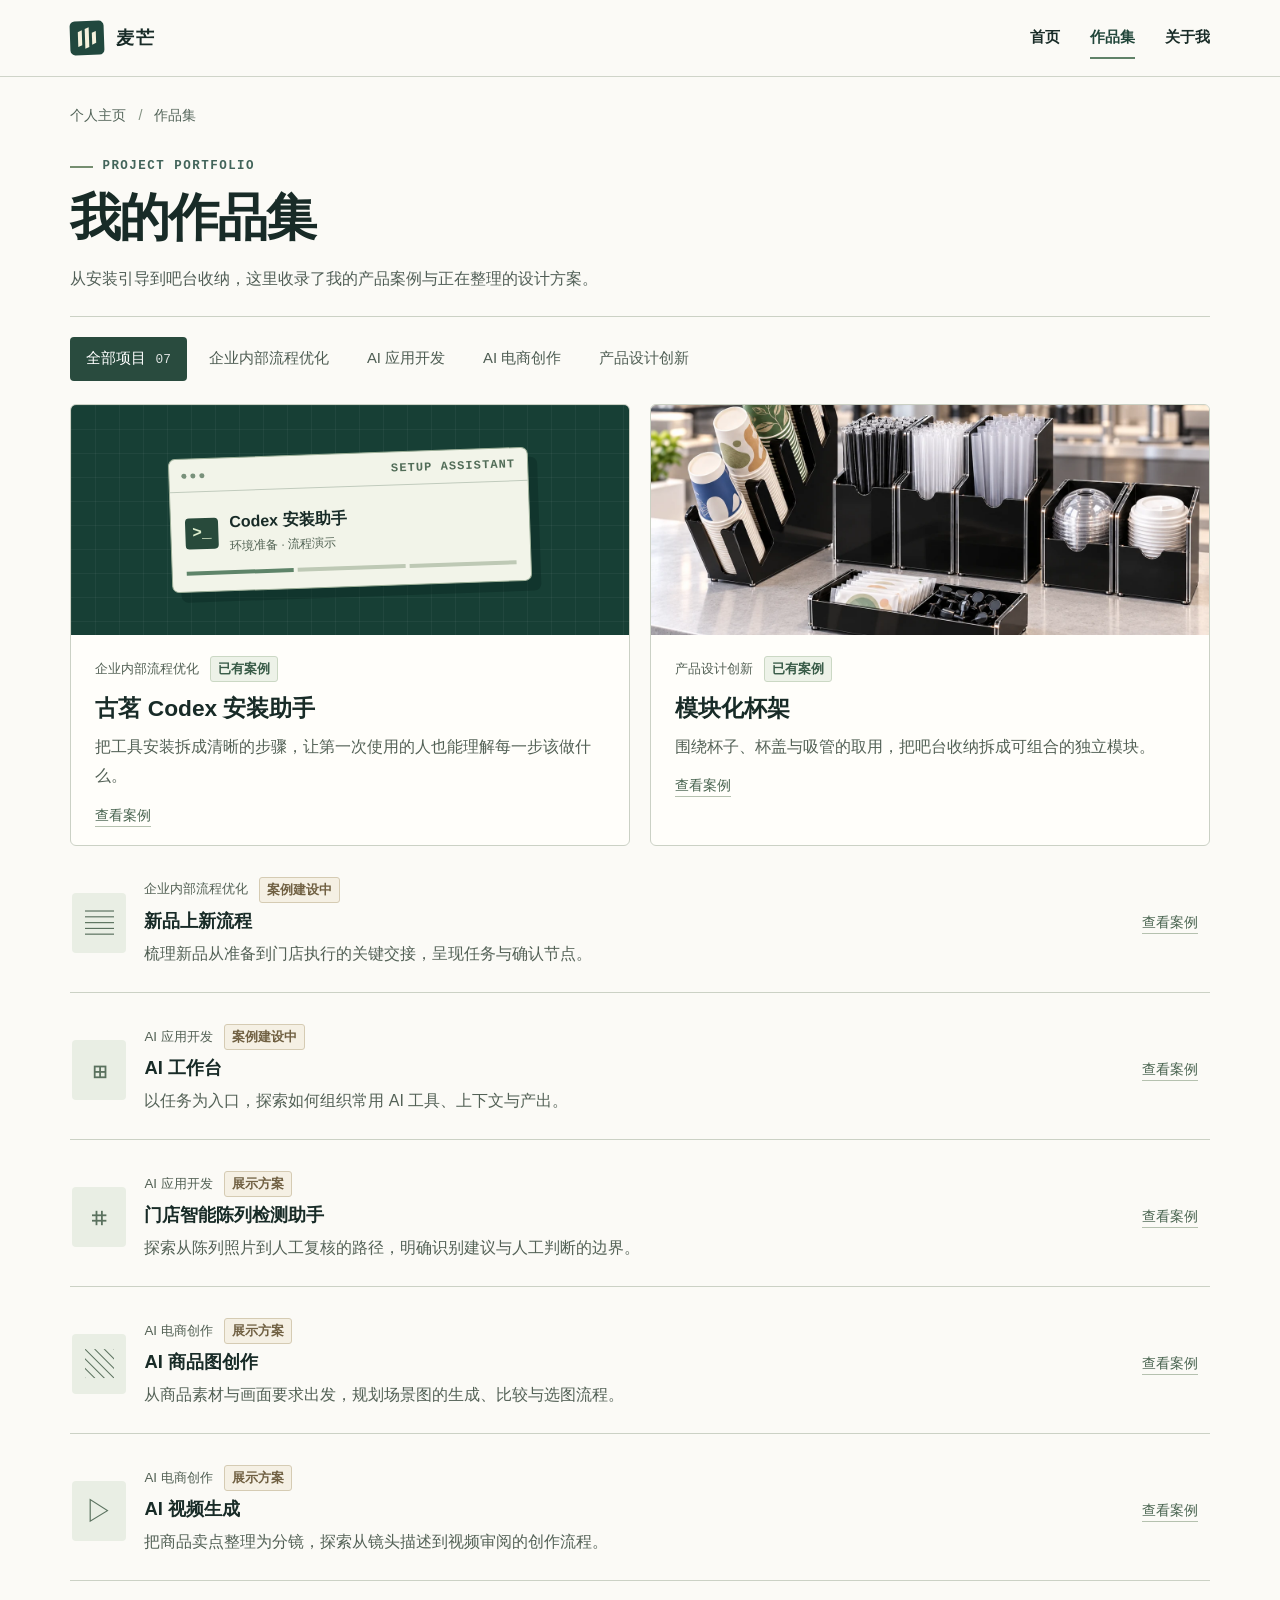
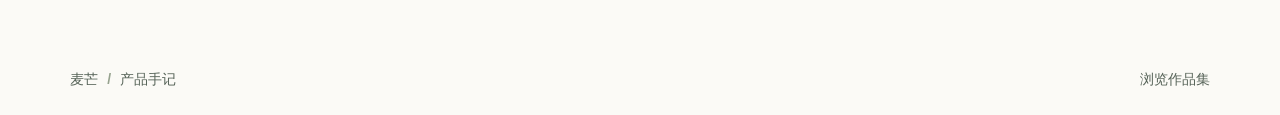
==== portfolio/index.html @ f4244ec8 "Publish Maimang portfolio" ====
<!doctype html>
<html lang="zh-CN"><head>
<meta charset="utf-8"><meta name="viewport" content="width=device-width, initial-scale=1">
<meta name="color-scheme" content="light"><meta name="robots" content="noindex,nofollow">
<meta name="author" content="麦芒">
<meta name="description" content="麦芒的产品手记，记录门店现场的业务问题、AI 产品原型与设计案例。">
<title>个人作品集 · 麦芒的产品手记</title>
<link rel="icon" href="../assets/icon.svg" type="image/svg+xml">
<link rel="stylesheet" href="../assets/site.css"><script src="../assets/site.js" defer></script>
</head><body class="catalog">
<a class="skip" href="#main">跳到正文</a>
<header><div class="wrap nav"><a class="brand" href="../index.html" aria-label="麦芒的产品手记，返回首页"><span class="brandmark" aria-hidden="true"><i></i><i></i><i></i></span>麦芒</a>
<nav aria-label="主导航"><a href="../index.html">首页</a><a href="../portfolio/index.html" aria-current="page">作品集</a><a href="../index.html#practice">关于我</a></nav></div></header>
<main id="main"><div class="wrap catalog-wrap"><div class="crumb"><a href="../index.html">个人主页</a><span>/</span>作品集</div>
      <section id="projects" aria-labelledby="catalog-title">
        <div class="eyebrow"><i></i> PROJECT PORTFOLIO</div><h1 id="catalog-title">我的作品集</h1>
        <p class="catalog-intro">从安装引导到吧台收纳，这里收录了我的产品案例与正在整理的设计方案。</p>
        <div class="filters" role="group" aria-label="按方向筛选项目">
        <button type="button" data-filter="all" aria-pressed="true">全部项目 <span>07</span></button><button type="button" data-filter="0" aria-pressed="false">企业内部流程优化</button><button type="button" data-filter="1" aria-pressed="false">AI 应用开发</button><button type="button" data-filter="2" aria-pressed="false">AI 电商创作</button><button type="button" data-filter="3" aria-pressed="false">产品设计创新</button></div>
        <p class="sr" id="filter-result" aria-live="polite"></p><div class="cards"><a class="project featured" data-group="0" href="../projects/installer.html"><div class="cardart"><div class="installart" aria-hidden="true"><div class="window"><div class="windowbar"><i></i><i></i><i></i><span>SETUP ASSISTANT</span></div><div class="winbody"><div class="terminal">&gt;_</div><div><strong>Codex 安装助手</strong><small>环境准备 · 流程演示</small></div></div><div class="rail"><i></i><i></i><i></i></div></div></div></div><div class="cardbody"><div class="meta"><span>企业内部流程优化</span><span class="status ready">已有案例</span></div><h3>古茗 Codex 安装助手</h3><p>把工具安装拆成清晰的步骤，让第一次使用的人也能理解每一步该做什么。</p></div><span class="detailhint">查看案例</span></a><a class="project featured" data-group="3" href="../projects/cup-rack.html"><div class="cardart"><img src="../assets/modules.webp" width="1400" height="933" loading="lazy" alt="杯子、吸管和杯盖的独立收纳模块在吧台上组合摆放"></div><div class="cardbody"><div class="meta"><span>产品设计创新</span><span class="status ready">已有案例</span></div><h3>模块化杯架</h3><p>围绕杯子、杯盖与吸管的取用，把吧台收纳拆成可组合的独立模块。</p></div><span class="detailhint">查看案例</span></a><a class="project compact" data-group="0" href="../projects/launch.html"><span class="listicon" aria-hidden="true">▤</span><div class="cardbody"><div class="meta"><span>企业内部流程优化</span><span class="status ">案例建设中</span></div><h3>新品上新流程</h3><p>梳理新品从准备到门店执行的关键交接，呈现任务与确认节点。</p></div><span class="detailhint">查看案例</span></a><a class="project compact" data-group="1" href="../projects/workbench.html"><span class="listicon" aria-hidden="true">⊞</span><div class="cardbody"><div class="meta"><span>AI 应用开发</span><span class="status ">案例建设中</span></div><h3>AI 工作台</h3><p>以任务为入口，探索如何组织常用 AI 工具、上下文与产出。</p></div><span class="detailhint">查看案例</span></a><a class="project compact" data-group="1" href="../projects/display.html"><span class="listicon" aria-hidden="true">⌗</span><div class="cardbody"><div class="meta"><span>AI 应用开发</span><span class="status ">展示方案</span></div><h3>门店智能陈列检测助手</h3><p>探索从陈列照片到人工复核的路径，明确识别建议与人工判断的边界。</p></div><span class="detailhint">查看案例</span></a><a class="project compact" data-group="2" href="../projects/product-image.html"><span class="listicon" aria-hidden="true">▧</span><div class="cardbody"><div class="meta"><span>AI 电商创作</span><span class="status ">展示方案</span></div><h3>AI 商品图创作</h3><p>从商品素材与画面要求出发，规划场景图的生成、比较与选图流程。</p></div><span class="detailhint">查看案例</span></a><a class="project compact" data-group="2" href="../projects/product-video.html"><span class="listicon" aria-hidden="true">▷</span><div class="cardbody"><div class="meta"><span>AI 电商创作</span><span class="status ">展示方案</span></div><h3>AI 视频生成</h3><p>把商品卖点整理为分镜，探索从镜头描述到视频审阅的创作流程。</p></div><span class="detailhint">查看案例</span></a></div>
      </section></div></main>
<footer><div class="wrap foot"><span>麦芒 <b>/</b> 产品手记</span><a href="../portfolio/index.html">浏览作品集</a></div></footer>
</body></html>
---- assets/site.css ----
*{box-sizing:border-box}html{scroll-behavior:smooth;scroll-padding-top:24px}body{margin:0;color:#182b27;background:#fbfaf6;font:1rem/1.7 "Segoe UI","PingFang SC","Microsoft YaHei",sans-serif;-webkit-font-smoothing:antialiased}a{color:inherit;text-decoration:none}a:focus-visible,button:focus-visible{outline:3px solid #ba5a27;outline-offset:4px}button{font:inherit;cursor:pointer}img{display:block;width:100%;height:auto}figure,h1,h2,h3,p{margin:0}button,a{touch-action:manipulation}[hidden]{display:none!important}.wrap{width:min(1240px,89%);margin:0 auto}.skip,.sr{position:absolute;width:1px;height:1px;overflow:hidden;clip-path:inset(50%)}.skip:focus{z-index:5;top:8px;left:8px;padding:10px;background:#fff;width:auto;height:auto;clip-path:none}header{border-bottom:1px solid #cfd4c9}.nav{height:76px;display:flex;align-items:center;justify-content:space-between}.brand{display:inline-flex;align-items:center;gap:12px;font-size:1.13rem;font-weight:700;letter-spacing:.08em}.brandmark{display:flex;gap:3px;align-items:center;justify-content:center;width:34px;height:34px;background:#21483e;border-radius:5px;transform:rotate(-2deg)}.brandmark i{height:15px;width:4px;background:#f5f2dd;transform:skewY(-22deg)}.brandmark i:nth-child(2){height:20px}.brandmark i:last-child{height:12px}.nav nav{display:flex;gap:30px;font-size:.93rem;font-weight:600}.nav nav a{padding:8px 0}.nav nav a:hover,.textlink:hover,.crumb a:hover,.foot a:hover,.casenext a:hover{color:#947047;text-decoration:underline;text-underline-offset:5px}.hero{display:grid;grid-template-columns:.95fr 1.05fr;gap:5%;align-items:center;padding-block:50px 54px}.eyebrow{font:600 .78rem/1.5 "Consolas","Courier New",monospace;letter-spacing:.12em;color:#42645a;display:flex;align-items:center;gap:9px}.eyebrow i{width:23px;height:2px;background:#758e70}.herotext h1{font:600 clamp(2.9rem,4.95vw,4.65rem)/1.23 Georgia,"Songti SC","Noto Serif CJK SC","SimSun",serif;letter-spacing:-.042em;margin:24px 0 21px}.herotext h1 em{font-style:normal;color:#466e5d}.intro{max-width:32em;color:#505e56;line-height:1.9}.intro strong{display:inline-block;font-weight:650;color:#233b31;margin-bottom:3px}.actions{margin-top:27px;display:flex;gap:25px;align-items:center}.button{border:1px solid #28493d;border-radius:4px;display:inline-flex;align-items:center;justify-content:center;padding:10px 23px;min-height:44px;font:600 .94rem/1.5 inherit;font-weight:600}.primary{background:#21463a;color:white}.primary:hover{background:#315d4e}.textlink{display:inline-block;font-weight:600;font-size:.94rem;border-bottom:1px solid #728777;padding:5px 0}.herofigure{min-width:0;background:#292d27}.herofigure a{display:block;position:relative;overflow:hidden}.herofigure img{width:100%;height:clamp(360px,30.5vw,435px);object-fit:cover;object-position:50% 51%;transition:transform .4s}.herofigure a:hover img{transform:scale(1.025)}.caption{position:absolute;inset:auto 0 0;background:linear-gradient(transparent,rgba(13,23,18,.88));display:flex;align-items:end;justify-content:space-between;color:white;padding:51px 23px 18px;gap:12px}.caption small,.caption strong{display:block}.caption small{font-size:.8rem;margin-bottom:2px}.caption strong{font-size:1.3rem;letter-spacing:.03em}.caplink{font-size:.86rem;border-bottom:1px solid #c9cec2}.index{padding:39px 0 62px;border-top:1px solid #bec9bd}h2{font-size:clamp(1.65rem,2.6vw,2.45rem);line-height:1.4;letter-spacing:-.035em}.sectionhead h2,.practice h2,.sectiontitle h2{margin-top:7px}.filters{display:flex;gap:6px;flex-wrap:wrap;margin:23px 0}.filters button{padding:8px 15px;border:1px solid transparent;border-radius:4px;color:#4e5d53;background:transparent;min-height:42px;font-size:.93rem}.filters button[aria-pressed=true]{background:#294b3e;color:white}.filters button:not([aria-pressed=true]):hover{background:#e9eee4}.filters span{font:.8rem/1 monospace;margin-left:5px;opacity:.85}.cards{display:grid;grid-template-columns:repeat(2,minmax(0,1fr));gap:20px}.project{min-width:0;transition:border-color .15s,background .15s}.featured{border:1px solid #cbd1c5;display:flex;flex-direction:column;background:#fffefa;border-radius:6px;overflow:hidden}.cardart{height:clamp(220px,18vw,258px);overflow:hidden;background:#e3e8db}.cardart>img{height:100%;object-fit:cover;object-position:50% 62%}.cardbody{padding:21px 24px 8px}.meta{display:flex;gap:11px;align-items:center;font-size:.83rem;color:#526054;flex-wrap:wrap}.status{display:inline-block;border:1px solid #d5cbb3;border-radius:3px;color:#706042;background:#f5f0e4;padding:1px 7px;font-size:.8rem;font-weight:600}.ready{color:#385b47;background:#edf2e8;border-color:#cbd8c4}.cardbody h3{font-size:1.42rem;line-height:1.45;margin:10px 0 7px}.cardbody p,.skillrows p,.sections p,.demo>p{color:#536156;line-height:1.85}.detailhint{align-self:start;margin:6px 24px 18px;font-size:.875rem;line-height:1.5;color:#48634f;border-bottom:1px solid #b5c1af}.project:hover{border-color:#819781;background:#f2f5ec}.compact{display:flex;gap:18px;align-items:center;grid-column:1/-1;border-bottom:1px solid #cbd1c5;padding:11px 2px 23px}.compact .cardbody{padding:0;flex:1}.compact .cardbody h3{font-size:1.15rem;margin:5px 0}.compact .detailhint{margin:auto 10px auto 0;white-space:nowrap}.listicon{width:54px;height:60px;display:grid;place-items:center;background:#e9eee4;color:#5a715e;font:1.8rem/1 Georgia,serif;border-radius:4px}.installart{display:grid;place-items:center;height:100%;background-color:#173f35;background-image:linear-gradient(#ffffff0b 1px,transparent 1px),linear-gradient(90deg,#ffffff0b 1px,transparent 1px);background-size:24px 24px}.window{width:67%;max-width:360px;border:1px solid #9caf98;background:#f2f4e9;border-radius:7px;box-shadow:9px 10px 0 #0d2a2375;transform:rotate(-2deg)}.windowbar{display:flex;align-items:center;gap:4px;border-bottom:1px solid #c1cbbd;padding:9px 12px}.windowbar i{height:5px;width:5px;border-radius:50%;background:#79917b}.windowbar span{margin-left:auto;font:600 .75rem/1.2 Consolas,monospace;letter-spacing:.09em;color:#526d58}.winbody{display:flex;align-items:center;gap:11px;padding:17px 14px 14px}.terminal{padding:7px;color:#ddedcd;background:#284a3b;border-radius:4px;font:bold 1rem/1.1 monospace}.winbody strong,.winbody small{display:block}.winbody small{font-size:.76rem;color:#536455}.rail{display:flex;gap:4px;margin:0 14px 16px}.rail i{flex:1;height:4px;background:#bec9b5}.rail i:first-child{background:#5e8469}.practice{background:#eaf0e6;border-top:1px solid #cbd5c5;padding:56px 0}.practicegrid,.casegrid{display:grid;grid-template-columns:1fr 1.8fr;gap:7%}.skillrows article{display:grid;grid-template-columns:minmax(95px,.65fr) 2fr;gap:16px;padding-block:18px;border-top:1px solid #bdcabb}.skillrows h3{font-size:1.04rem}.foot,.casenext{display:flex;align-items:center;justify-content:space-between;gap:15px;padding-block:23px;color:#556257;font-size:.875rem}.foot b{margin:0 5px;color:#96a28e}.crumb{display:flex;gap:12px;align-items:center;color:#526358;font-size:.9rem;margin:26px 0 46px}.crumb span{color:#859384}.casehead{max-width:800px}.case h1,.demo h1{font-size:clamp(2.1rem,4.3vw,3.8rem);line-height:1.25;margin:14px 0 16px;letter-spacing:-.045em}.casehead>p,.demo>p{font-size:1.1rem;margin:15px 0 32px}.casegrid{border-top:1px solid #bec9bd;padding-top:34px;grid-template-columns:.55fr 1.8fr;gap:5%}.casegrid aside nav{position:sticky;top:24px;display:flex;flex-direction:column;align-items:start;gap:10px}.casegrid aside a{font-size:.95rem;color:#53685b;border-bottom:1px solid #c3ccbd}.sections section{margin-bottom:46px}.sections h2{font-size:1.6rem;margin-bottom:15px}.sections .question{font-size:1.25rem;font-weight:500;color:#1c3529}.sections .button{margin-top:16px}.gallery{display:grid;grid-template-columns:1fr 1fr;gap:15px}.gallery img{height:205px;object-fit:contain;background:#fff}.gallery figcaption,.note{font-size:.85rem;color:#566358;margin-top:7px}.empty,.sim{padding:22px;background:#eef2e9;border:1px solid #ccd6c6;border-radius:5px}.empty p{margin-top:6px}.casenext{border-top:1px solid #bec9bd}.casenext a{font-weight:650;color:#203d30}.demo{max-width:850px;padding-bottom:55px}.sim{margin-bottom:18px;padding:clamp(17px,3vw,38px)}.simnav{display:flex;gap:8px;margin-bottom:27px}.simnav span{flex:1;border-top:3px solid #bbc7b7;padding-top:6px;color:#526257}.simnav [aria-current=step]{color:#213f2e;border-color:#2e6147;font-weight:bold}#demo-body h2{font-size:1.45rem}#demo-body p{margin:8px 0 18px}#demo-body .actions{flex-wrap:wrap;gap:12px;margin-top:16px}.secondary{background:white;color:#28493d}
@media(max-width:880px){.wrap{width:91%}.hero{gap:4%}.herotext h1{font-size:clamp(2.6rem,5.7vw,3.1rem)}.herofigure img{height:340px}.intro{font-size:.97rem}.practicegrid{grid-template-columns:.65fr 1.5fr}.cardbody{padding:16px 17px 6px}.detailhint{margin-left:17px}.window{width:78%}}
@media(max-width:680px){.wrap{width:90%}.nav{height:62px}.nav nav{gap:16px;font-size:.875rem}.brand{font-size:1rem;gap:8px}.brandmark{width:29px;height:29px}.hero{grid-template-columns:1fr;padding-block:31px 30px;gap:27px}.herotext h1{font-size:clamp(2.85rem,10.5vw,3.7rem);margin:16px 0}.actions{margin-top:18px}.herofigure img{height:clamp(225px,63vw,360px)}.caption{padding:42px 16px 13px}.caption strong{font-size:1.12rem}.index{padding:28px 0 40px}.cards,.practicegrid,.casegrid,.gallery{grid-template-columns:1fr}.cards{gap:14px}.cardart{height:clamp(165px,48vw,245px)}.filters{gap:5px;margin:15px 0}.filters button{padding:6px 10px;font-size:.875rem}.compact{gap:11px;padding:10px 0 16px}.compact .detailhint{display:none}.listicon{width:37px;height:46px;font-size:1.4rem}.skillrows article{grid-template-columns:1fr;gap:4px;padding-block:14px}.practicegrid{gap:19px}.practice{padding:33px 0}.crumb{margin:20px 0 26px}.casegrid{gap:22px;padding-top:18px}.casegrid aside nav{position:static;flex-direction:row;gap:16px}.sections section{margin-bottom:32px}.gallery img{height:auto;max-height:330px}.foot{font-size:.82rem}.cardbody h3{font-size:1.23rem}.casehead>p{font-size:1rem}.demo .actions{align-items:stretch}}
@media(prefers-reduced-motion:reduce){html{scroll-behavior:auto}*,*::after,*::before{transition:none!important}}
.rack-gallery{min-width:0;padding-bottom:32px}.rack-gallery figure img{width:100%;height:auto;max-height:72vh;object-fit:contain;background:#fff}.rack-gallery figcaption{margin-top:10px;color:#536156}

.nav nav [aria-current="page"] { color:#21463a; box-shadow:inset 0 -2px #608268; }
.featured-heading { display:flex; justify-content:space-between; align-items:baseline; gap:1rem; margin-bottom:1.5rem; }
.featured-heading .textlink { white-space:nowrap; }
.about-lead { max-width:27em; margin-top:1rem; color:#43594c; line-height:1.9; }
.catalog-wrap { padding-bottom:clamp(2rem,5vw,4.5rem); }
.catalog-wrap .crumb { margin-bottom:30px; }
.catalog-wrap h1 { font:600 clamp(2.5rem,4vw,4rem)/1.3 Georgia,"Songti SC","SimSun",serif; margin:9px 0 12px; letter-spacing:-.04em; }
.catalog-intro { color:#505e56; max-width:43em; line-height:1.85; }
.catalog-wrap .filters { border-top:1px solid #cbd1c5; padding-top:20px; margin:23px 0; }
@media(max-width:680px) {
  .nav nav { gap:12px; }
  .featured-heading { flex-wrap:wrap; gap:6px 12px; }
  .catalog-wrap .crumb { margin-bottom:20px; }
}
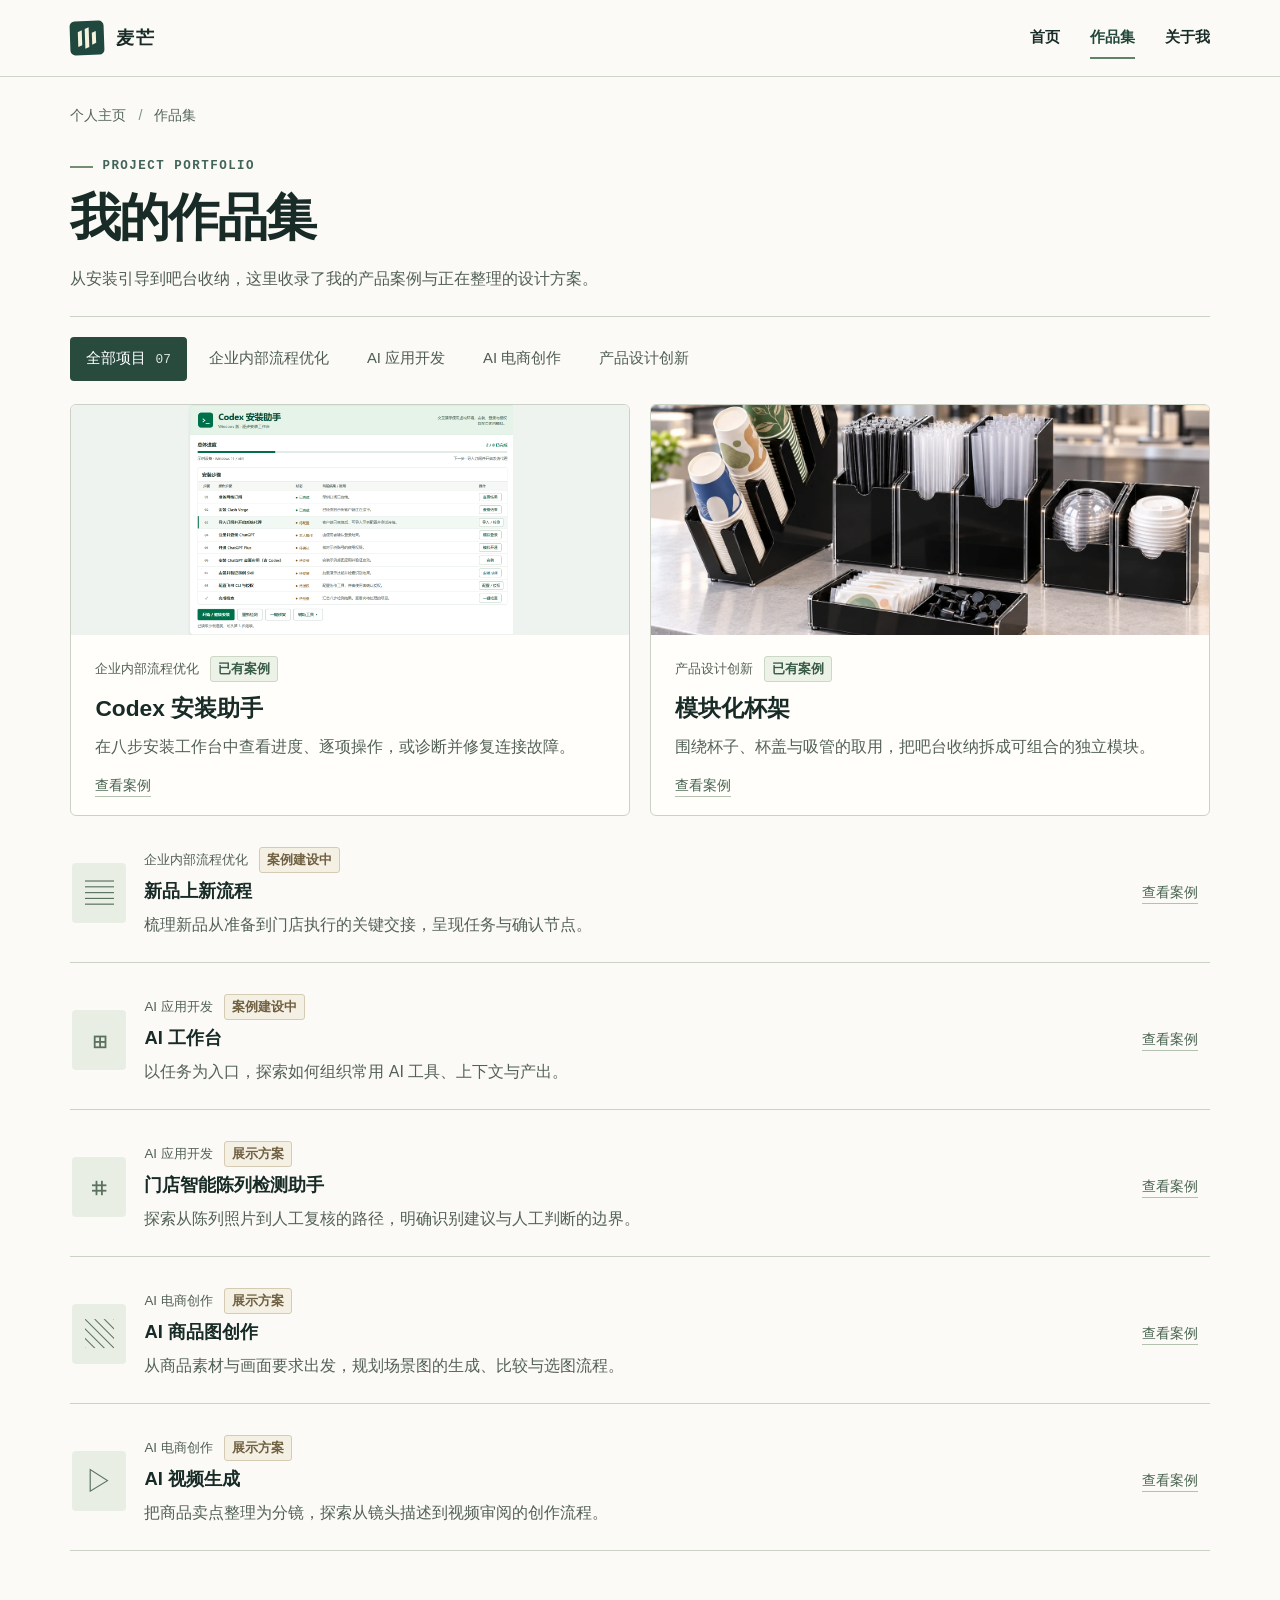
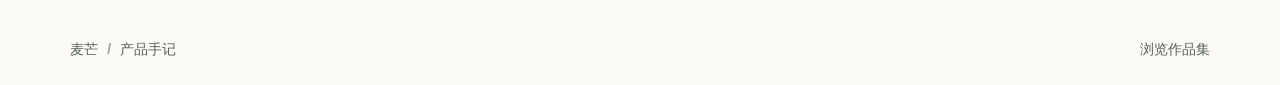
==== commit 86f2fa7d: "同步安装助手八步工作台、案例内嵌体验与项目封面" ====
--- a/portfolio/index.html
+++ b/portfolio/index.html
@@ -17,7 +17,7 @@
         <p class="catalog-intro">从安装引导到吧台收纳，这里收录了我的产品案例与正在整理的设计方案。</p>
         <div class="filters" role="group" aria-label="按方向筛选项目">
         <button type="button" data-filter="all" aria-pressed="true">全部项目 <span>07</span></button><button type="button" data-filter="0" aria-pressed="false">企业内部流程优化</button><button type="button" data-filter="1" aria-pressed="false">AI 应用开发</button><button type="button" data-filter="2" aria-pressed="false">AI 电商创作</button><button type="button" data-filter="3" aria-pressed="false">产品设计创新</button></div>
-        <p class="sr" id="filter-result" aria-live="polite"></p><div class="cards"><a class="project featured" data-group="0" href="../projects/installer.html"><div class="cardart"><div class="installart" aria-hidden="true"><div class="window"><div class="windowbar"><i></i><i></i><i></i><span>SETUP ASSISTANT</span></div><div class="winbody"><div class="terminal">&gt;_</div><div><strong>Codex 安装助手</strong><small>环境准备 · 流程演示</small></div></div><div class="rail"><i></i><i></i><i></i></div></div></div></div><div class="cardbody"><div class="meta"><span>企业内部流程优化</span><span class="status ready">已有案例</span></div><h3>古茗 Codex 安装助手</h3><p>把工具安装拆成清晰的步骤，让第一次使用的人也能理解每一步该做什么。</p></div><span class="detailhint">查看案例</span></a><a class="project featured" data-group="3" href="../projects/cup-rack.html"><div class="cardart"><img src="../assets/modules.webp" width="1400" height="933" loading="lazy" alt="杯子、吸管和杯盖的独立收纳模块在吧台上组合摆放"></div><div class="cardbody"><div class="meta"><span>产品设计创新</span><span class="status ready">已有案例</span></div><h3>模块化杯架</h3><p>围绕杯子、杯盖与吸管的取用，把吧台收纳拆成可组合的独立模块。</p></div><span class="detailhint">查看案例</span></a><a class="project compact" data-group="0" href="../projects/launch.html"><span class="listicon" aria-hidden="true">▤</span><div class="cardbody"><div class="meta"><span>企业内部流程优化</span><span class="status ">案例建设中</span></div><h3>新品上新流程</h3><p>梳理新品从准备到门店执行的关键交接，呈现任务与确认节点。</p></div><span class="detailhint">查看案例</span></a><a class="project compact" data-group="1" href="../projects/workbench.html"><span class="listicon" aria-hidden="true">⊞</span><div class="cardbody"><div class="meta"><span>AI 应用开发</span><span class="status ">案例建设中</span></div><h3>AI 工作台</h3><p>以任务为入口，探索如何组织常用 AI 工具、上下文与产出。</p></div><span class="detailhint">查看案例</span></a><a class="project compact" data-group="1" href="../projects/display.html"><span class="listicon" aria-hidden="true">⌗</span><div class="cardbody"><div class="meta"><span>AI 应用开发</span><span class="status ">展示方案</span></div><h3>门店智能陈列检测助手</h3><p>探索从陈列照片到人工复核的路径，明确识别建议与人工判断的边界。</p></div><span class="detailhint">查看案例</span></a><a class="project compact" data-group="2" href="../projects/product-image.html"><span class="listicon" aria-hidden="true">▧</span><div class="cardbody"><div class="meta"><span>AI 电商创作</span><span class="status ">展示方案</span></div><h3>AI 商品图创作</h3><p>从商品素材与画面要求出发，规划场景图的生成、比较与选图流程。</p></div><span class="detailhint">查看案例</span></a><a class="project compact" data-group="2" href="../projects/product-video.html"><span class="listicon" aria-hidden="true">▷</span><div class="cardbody"><div class="meta"><span>AI 电商创作</span><span class="status ">展示方案</span></div><h3>AI 视频生成</h3><p>把商品卖点整理为分镜，探索从镜头描述到视频审阅的创作流程。</p></div><span class="detailhint">查看案例</span></a></div>
+        <p class="sr" id="filter-result" aria-live="polite"></p><div class="cards"><a class="project featured" data-group="0" href="../projects/installer.html"><div class="cardart"><img src="../assets/installer-workbench.png" alt="Codex 安装助手八步工作台实图" style="width:100%;object-fit:contain;object-position:center;background:#eff3f0"></div><div class="cardbody"><div class="meta"><span>企业内部流程优化</span><span class="status ready">已有案例</span></div><h3>Codex 安装助手</h3><p>在八步安装工作台中查看进度、逐项操作，或诊断并修复连接故障。</p></div><span class="detailhint">查看案例</span></a><a class="project featured" data-group="3" href="../projects/cup-rack.html"><div class="cardart"><img src="../assets/modules.webp" width="1400" height="933" loading="lazy" alt="杯子、吸管和杯盖的独立收纳模块在吧台上组合摆放"></div><div class="cardbody"><div class="meta"><span>产品设计创新</span><span class="status ready">已有案例</span></div><h3>模块化杯架</h3><p>围绕杯子、杯盖与吸管的取用，把吧台收纳拆成可组合的独立模块。</p></div><span class="detailhint">查看案例</span></a><a class="project compact" data-group="0" href="../projects/launch.html"><span class="listicon" aria-hidden="true">▤</span><div class="cardbody"><div class="meta"><span>企业内部流程优化</span><span class="status ">案例建设中</span></div><h3>新品上新流程</h3><p>梳理新品从准备到门店执行的关键交接，呈现任务与确认节点。</p></div><span class="detailhint">查看案例</span></a><a class="project compact" data-group="1" href="../projects/workbench.html"><span class="listicon" aria-hidden="true">⊞</span><div class="cardbody"><div class="meta"><span>AI 应用开发</span><span class="status ">案例建设中</span></div><h3>AI 工作台</h3><p>以任务为入口，探索如何组织常用 AI 工具、上下文与产出。</p></div><span class="detailhint">查看案例</span></a><a class="project compact" data-group="1" href="../projects/display.html"><span class="listicon" aria-hidden="true">⌗</span><div class="cardbody"><div class="meta"><span>AI 应用开发</span><span class="status ">展示方案</span></div><h3>门店智能陈列检测助手</h3><p>探索从陈列照片到人工复核的路径，明确识别建议与人工判断的边界。</p></div><span class="detailhint">查看案例</span></a><a class="project compact" data-group="2" href="../projects/product-image.html"><span class="listicon" aria-hidden="true">▧</span><div class="cardbody"><div class="meta"><span>AI 电商创作</span><span class="status ">展示方案</span></div><h3>AI 商品图创作</h3><p>从商品素材与画面要求出发，规划场景图的生成、比较与选图流程。</p></div><span class="detailhint">查看案例</span></a><a class="project compact" data-group="2" href="../projects/product-video.html"><span class="listicon" aria-hidden="true">▷</span><div class="cardbody"><div class="meta"><span>AI 电商创作</span><span class="status ">展示方案</span></div><h3>AI 视频生成</h3><p>把商品卖点整理为分镜，探索从镜头描述到视频审阅的创作流程。</p></div><span class="detailhint">查看案例</span></a></div>
       </section></div></main>
 <footer><div class="wrap foot"><span>麦芒 <b>/</b> 产品手记</span><a href="../portfolio/index.html">浏览作品集</a></div></footer>
 </body></html>
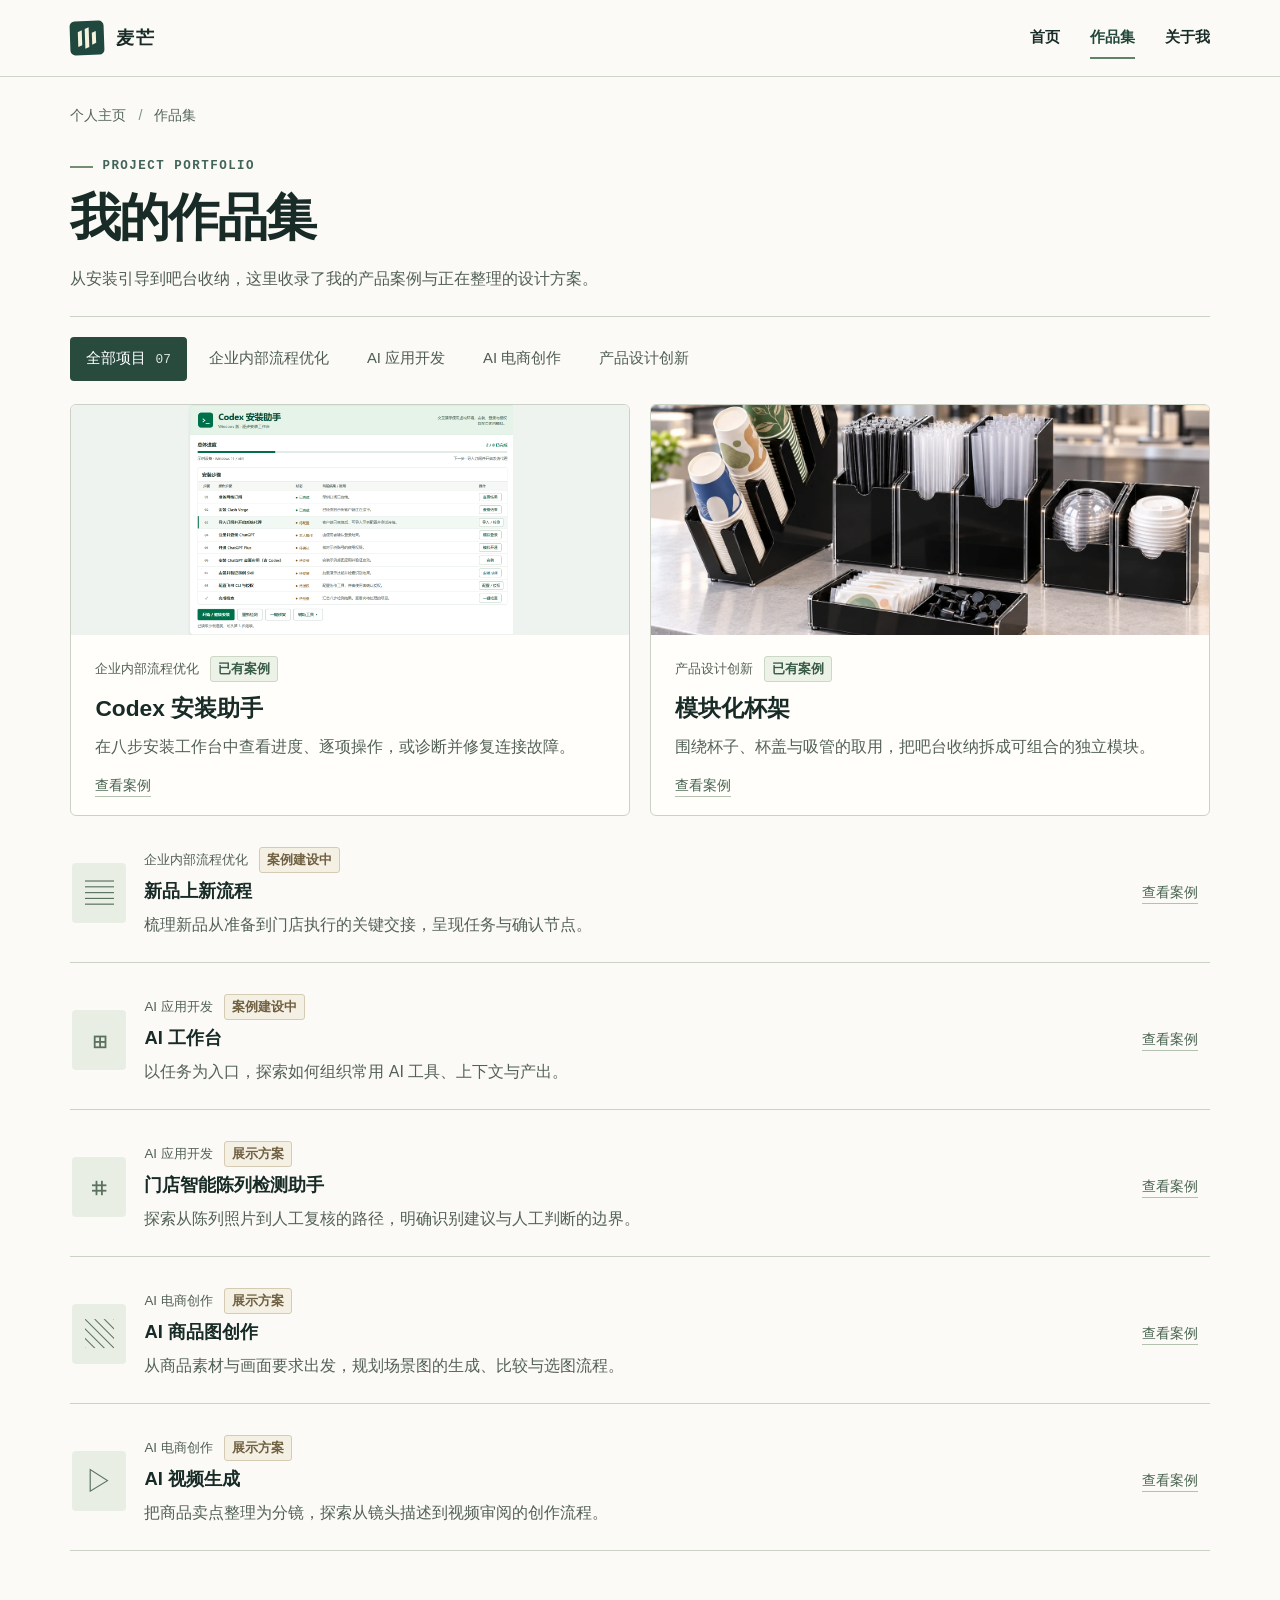
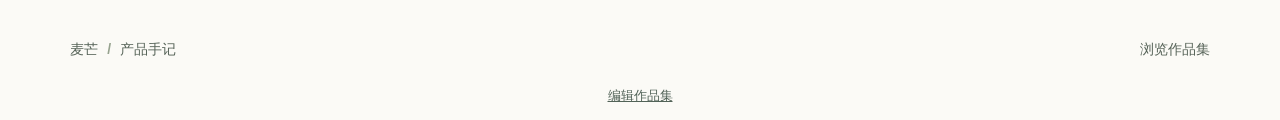
==== commit e0418395: "加入作品集在线草稿编辑、实景预览与确认发布" ====
--- a/portfolio/index.html
+++ b/portfolio/index.html
@@ -7,7 +7,7 @@
 <title>个人作品集 · 麦芒的产品手记</title>
 <link rel="icon" href="../assets/icon.svg" type="image/svg+xml">
 <link rel="stylesheet" href="../assets/site.css"><script src="../assets/site.js" defer></script>
-</head><body class="catalog">
+<script src="../assets/portfolio-content.js" defer></script></head><body class="catalog">
 <a class="skip" href="#main">跳到正文</a>
 <header><div class="wrap nav"><a class="brand" href="../index.html" aria-label="麦芒的产品手记，返回首页"><span class="brandmark" aria-hidden="true"><i></i><i></i><i></i></span>麦芒</a>
 <nav aria-label="主导航"><a href="../index.html">首页</a><a href="../portfolio/index.html" aria-current="page">作品集</a><a href="../index.html#practice">关于我</a></nav></div></header>
@@ -19,5 +19,5 @@
         <button type="button" data-filter="all" aria-pressed="true">全部项目 <span>07</span></button><button type="button" data-filter="0" aria-pressed="false">企业内部流程优化</button><button type="button" data-filter="1" aria-pressed="false">AI 应用开发</button><button type="button" data-filter="2" aria-pressed="false">AI 电商创作</button><button type="button" data-filter="3" aria-pressed="false">产品设计创新</button></div>
         <p class="sr" id="filter-result" aria-live="polite"></p><div class="cards"><a class="project featured" data-group="0" href="../projects/installer.html"><div class="cardart"><img src="../assets/installer-workbench.png" alt="Codex 安装助手八步工作台实图" style="width:100%;object-fit:contain;object-position:center;background:#eff3f0"></div><div class="cardbody"><div class="meta"><span>企业内部流程优化</span><span class="status ready">已有案例</span></div><h3>Codex 安装助手</h3><p>在八步安装工作台中查看进度、逐项操作，或诊断并修复连接故障。</p></div><span class="detailhint">查看案例</span></a><a class="project featured" data-group="3" href="../projects/cup-rack.html"><div class="cardart"><img src="../assets/modules.webp" width="1400" height="933" loading="lazy" alt="杯子、吸管和杯盖的独立收纳模块在吧台上组合摆放"></div><div class="cardbody"><div class="meta"><span>产品设计创新</span><span class="status ready">已有案例</span></div><h3>模块化杯架</h3><p>围绕杯子、杯盖与吸管的取用，把吧台收纳拆成可组合的独立模块。</p></div><span class="detailhint">查看案例</span></a><a class="project compact" data-group="0" href="../projects/launch.html"><span class="listicon" aria-hidden="true">▤</span><div class="cardbody"><div class="meta"><span>企业内部流程优化</span><span class="status ">案例建设中</span></div><h3>新品上新流程</h3><p>梳理新品从准备到门店执行的关键交接，呈现任务与确认节点。</p></div><span class="detailhint">查看案例</span></a><a class="project compact" data-group="1" href="../projects/workbench.html"><span class="listicon" aria-hidden="true">⊞</span><div class="cardbody"><div class="meta"><span>AI 应用开发</span><span class="status ">案例建设中</span></div><h3>AI 工作台</h3><p>以任务为入口，探索如何组织常用 AI 工具、上下文与产出。</p></div><span class="detailhint">查看案例</span></a><a class="project compact" data-group="1" href="../projects/display.html"><span class="listicon" aria-hidden="true">⌗</span><div class="cardbody"><div class="meta"><span>AI 应用开发</span><span class="status ">展示方案</span></div><h3>门店智能陈列检测助手</h3><p>探索从陈列照片到人工复核的路径，明确识别建议与人工判断的边界。</p></div><span class="detailhint">查看案例</span></a><a class="project compact" data-group="2" href="../projects/product-image.html"><span class="listicon" aria-hidden="true">▧</span><div class="cardbody"><div class="meta"><span>AI 电商创作</span><span class="status ">展示方案</span></div><h3>AI 商品图创作</h3><p>从商品素材与画面要求出发，规划场景图的生成、比较与选图流程。</p></div><span class="detailhint">查看案例</span></a><a class="project compact" data-group="2" href="../projects/product-video.html"><span class="listicon" aria-hidden="true">▷</span><div class="cardbody"><div class="meta"><span>AI 电商创作</span><span class="status ">展示方案</span></div><h3>AI 视频生成</h3><p>把商品卖点整理为分镜，探索从镜头描述到视频审阅的创作流程。</p></div><span class="detailhint">查看案例</span></a></div>
       </section></div></main>
-<footer><div class="wrap foot"><span>麦芒 <b>/</b> 产品手记</span><a href="../portfolio/index.html">浏览作品集</a></div></footer>
+<footer><div class="wrap foot"><span>麦芒 <b>/</b> 产品手记</span><a href="../portfolio/index.html">浏览作品集</a></div><a class="manage-link" href="../edit/">编辑作品集</a></footer>
 </body></html>
--- a/assets/site.css
+++ b/assets/site.css
@@ -18,3 +18,13 @@
   .featured-heading { flex-wrap:wrap; gap:6px 12px; }
   .catalog-wrap .crumb { margin-bottom:20px; }
 }
+
+.cover-photo,.cover-contain { width:100%;height:100%;display:block; }
+.cardart>img.cover-photo,.listicon>img.cover-photo { object-fit:cover; }
+.cardart>img.cover-contain,.listicon>img.cover-contain { object-fit:contain;object-position:center;background:#eff3f0; }
+.listicon:has(img) { overflow:hidden;flex:none; }
+.project-symbol { display:grid;place-items:center;color:#4f6c57;background:#e6eee1; }
+.cardart.project-symbol { font:3rem Georgia,serif; }
+.manage-link { display:block;text-align:center;font-size:.82rem;color:#526358;text-decoration:underline;padding:0 0 12px; }
+.draft-banner { display:flex;justify-content:center;gap:1.5em;flex-wrap:wrap;padding:8px 14px;color:#45361c;background:#fff0cb;font-size:.9rem; }
+.draft-banner a { text-decoration:underline; }
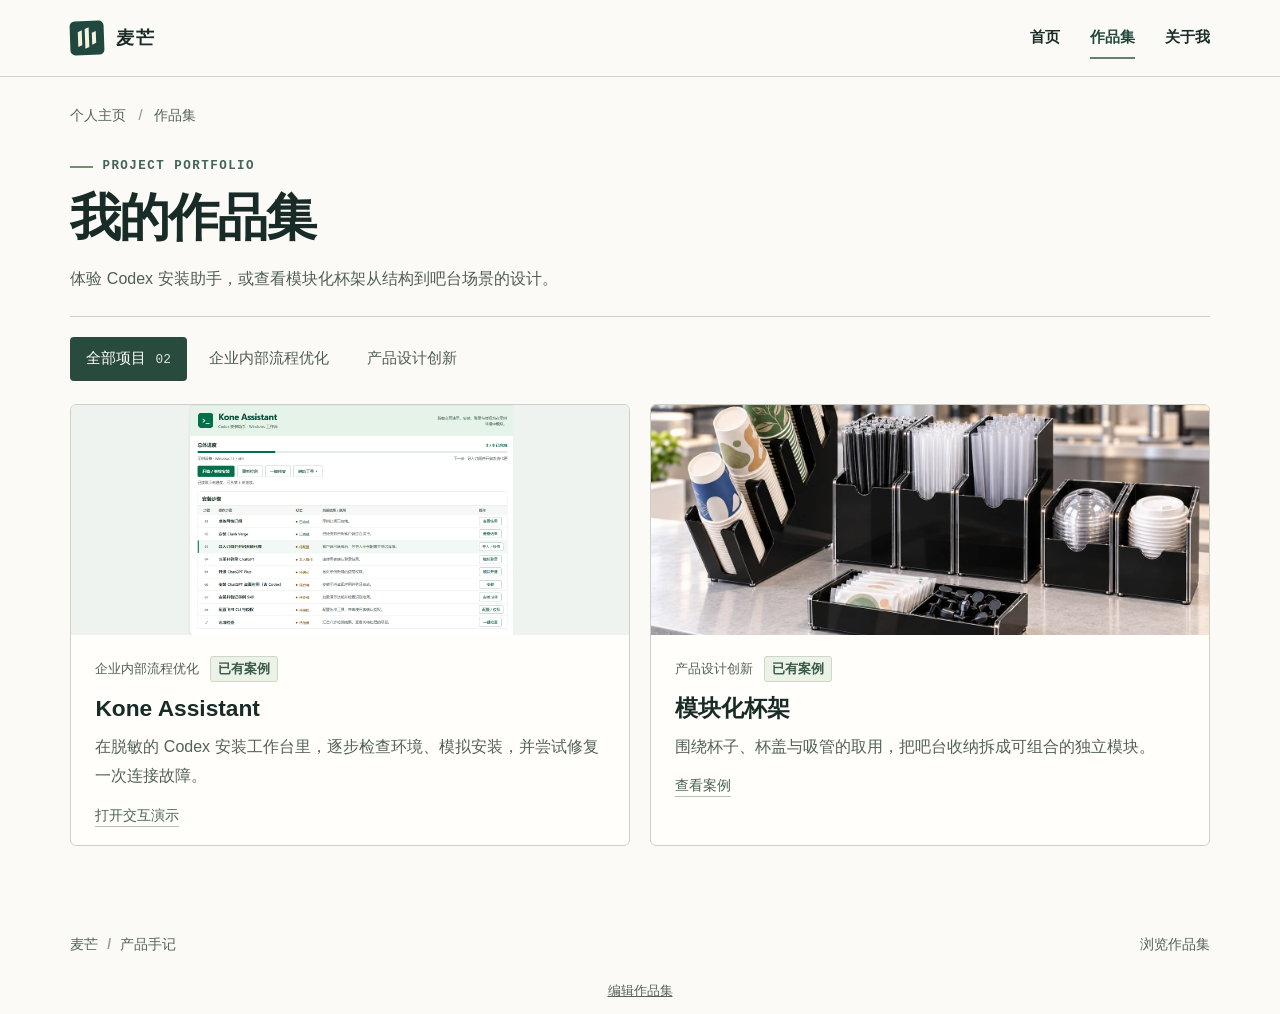
==== commit 6f1b5591: "Feature Kone Assistant demo and show completed projects only" ====
--- a/portfolio/index.html
+++ b/portfolio/index.html
@@ -14,10 +14,10 @@
 <main id="main"><div class="wrap catalog-wrap"><div class="crumb"><a href="../index.html">个人主页</a><span>/</span>作品集</div>
       <section id="projects" aria-labelledby="catalog-title">
         <div class="eyebrow"><i></i> PROJECT PORTFOLIO</div><h1 id="catalog-title">我的作品集</h1>
-        <p class="catalog-intro">从安装引导到吧台收纳，这里收录了我的产品案例与正在整理的设计方案。</p>
+        <p class="catalog-intro">体验 Codex 安装助手，或查看模块化杯架从结构到吧台场景的设计。</p>
         <div class="filters" role="group" aria-label="按方向筛选项目">
-        <button type="button" data-filter="all" aria-pressed="true">全部项目 <span>07</span></button><button type="button" data-filter="0" aria-pressed="false">企业内部流程优化</button><button type="button" data-filter="1" aria-pressed="false">AI 应用开发</button><button type="button" data-filter="2" aria-pressed="false">AI 电商创作</button><button type="button" data-filter="3" aria-pressed="false">产品设计创新</button></div>
-        <p class="sr" id="filter-result" aria-live="polite"></p><div class="cards"><a class="project featured" data-group="0" href="../projects/installer.html"><div class="cardart"><img src="../assets/installer-workbench.png" alt="Codex 安装助手八步工作台实图" style="width:100%;object-fit:contain;object-position:center;background:#eff3f0"></div><div class="cardbody"><div class="meta"><span>企业内部流程优化</span><span class="status ready">已有案例</span></div><h3>Codex 安装助手</h3><p>在八步安装工作台中查看进度、逐项操作，或诊断并修复连接故障。</p></div><span class="detailhint">查看案例</span></a><a class="project featured" data-group="3" href="../projects/cup-rack.html"><div class="cardart"><img src="../assets/modules.webp" width="1400" height="933" loading="lazy" alt="杯子、吸管和杯盖的独立收纳模块在吧台上组合摆放"></div><div class="cardbody"><div class="meta"><span>产品设计创新</span><span class="status ready">已有案例</span></div><h3>模块化杯架</h3><p>围绕杯子、杯盖与吸管的取用，把吧台收纳拆成可组合的独立模块。</p></div><span class="detailhint">查看案例</span></a><a class="project compact" data-group="0" href="../projects/launch.html"><span class="listicon" aria-hidden="true">▤</span><div class="cardbody"><div class="meta"><span>企业内部流程优化</span><span class="status ">案例建设中</span></div><h3>新品上新流程</h3><p>梳理新品从准备到门店执行的关键交接，呈现任务与确认节点。</p></div><span class="detailhint">查看案例</span></a><a class="project compact" data-group="1" href="../projects/workbench.html"><span class="listicon" aria-hidden="true">⊞</span><div class="cardbody"><div class="meta"><span>AI 应用开发</span><span class="status ">案例建设中</span></div><h3>AI 工作台</h3><p>以任务为入口，探索如何组织常用 AI 工具、上下文与产出。</p></div><span class="detailhint">查看案例</span></a><a class="project compact" data-group="1" href="../projects/display.html"><span class="listicon" aria-hidden="true">⌗</span><div class="cardbody"><div class="meta"><span>AI 应用开发</span><span class="status ">展示方案</span></div><h3>门店智能陈列检测助手</h3><p>探索从陈列照片到人工复核的路径，明确识别建议与人工判断的边界。</p></div><span class="detailhint">查看案例</span></a><a class="project compact" data-group="2" href="../projects/product-image.html"><span class="listicon" aria-hidden="true">▧</span><div class="cardbody"><div class="meta"><span>AI 电商创作</span><span class="status ">展示方案</span></div><h3>AI 商品图创作</h3><p>从商品素材与画面要求出发，规划场景图的生成、比较与选图流程。</p></div><span class="detailhint">查看案例</span></a><a class="project compact" data-group="2" href="../projects/product-video.html"><span class="listicon" aria-hidden="true">▷</span><div class="cardbody"><div class="meta"><span>AI 电商创作</span><span class="status ">展示方案</span></div><h3>AI 视频生成</h3><p>把商品卖点整理为分镜，探索从镜头描述到视频审阅的创作流程。</p></div><span class="detailhint">查看案例</span></a></div>
+        <button type="button" data-filter="all" aria-pressed="true">全部项目 <span>02</span></button><button type="button" data-filter="0" aria-pressed="false">企业内部流程优化</button><button type="button" data-filter="3" aria-pressed="false">产品设计创新</button></div>
+        <p class="sr" id="filter-result" aria-live="polite"></p><div class="cards"><a class="project featured" data-group="0" href="../demos/installer.html"><div class="cardart"><img src="../assets/installer-workbench.png" alt="Codex 安装助手八步工作台实图" style="width:100%;object-fit:contain;object-position:center;background:#eff3f0"></div><div class="cardbody"><div class="meta"><span>企业内部流程优化</span><span class="status ready">已有案例</span></div><h3>Kone Assistant</h3><p>在脱敏的 Codex 安装工作台里，逐步检查环境、模拟安装，并尝试修复一次连接故障。</p></div><span class="detailhint">打开交互演示</span></a><a class="project featured" data-group="3" href="../projects/cup-rack.html"><div class="cardart"><img src="../assets/modules.webp" width="1400" height="933" loading="lazy" alt="杯子、吸管和杯盖的独立收纳模块在吧台上组合摆放"></div><div class="cardbody"><div class="meta"><span>产品设计创新</span><span class="status ready">已有案例</span></div><h3>模块化杯架</h3><p>围绕杯子、杯盖与吸管的取用，把吧台收纳拆成可组合的独立模块。</p></div><span class="detailhint">查看案例</span></a></div>
       </section></div></main>
 <footer><div class="wrap foot"><span>麦芒 <b>/</b> 产品手记</span><a href="../portfolio/index.html">浏览作品集</a></div><a class="manage-link" href="../edit/">编辑作品集</a></footer>
 </body></html>
